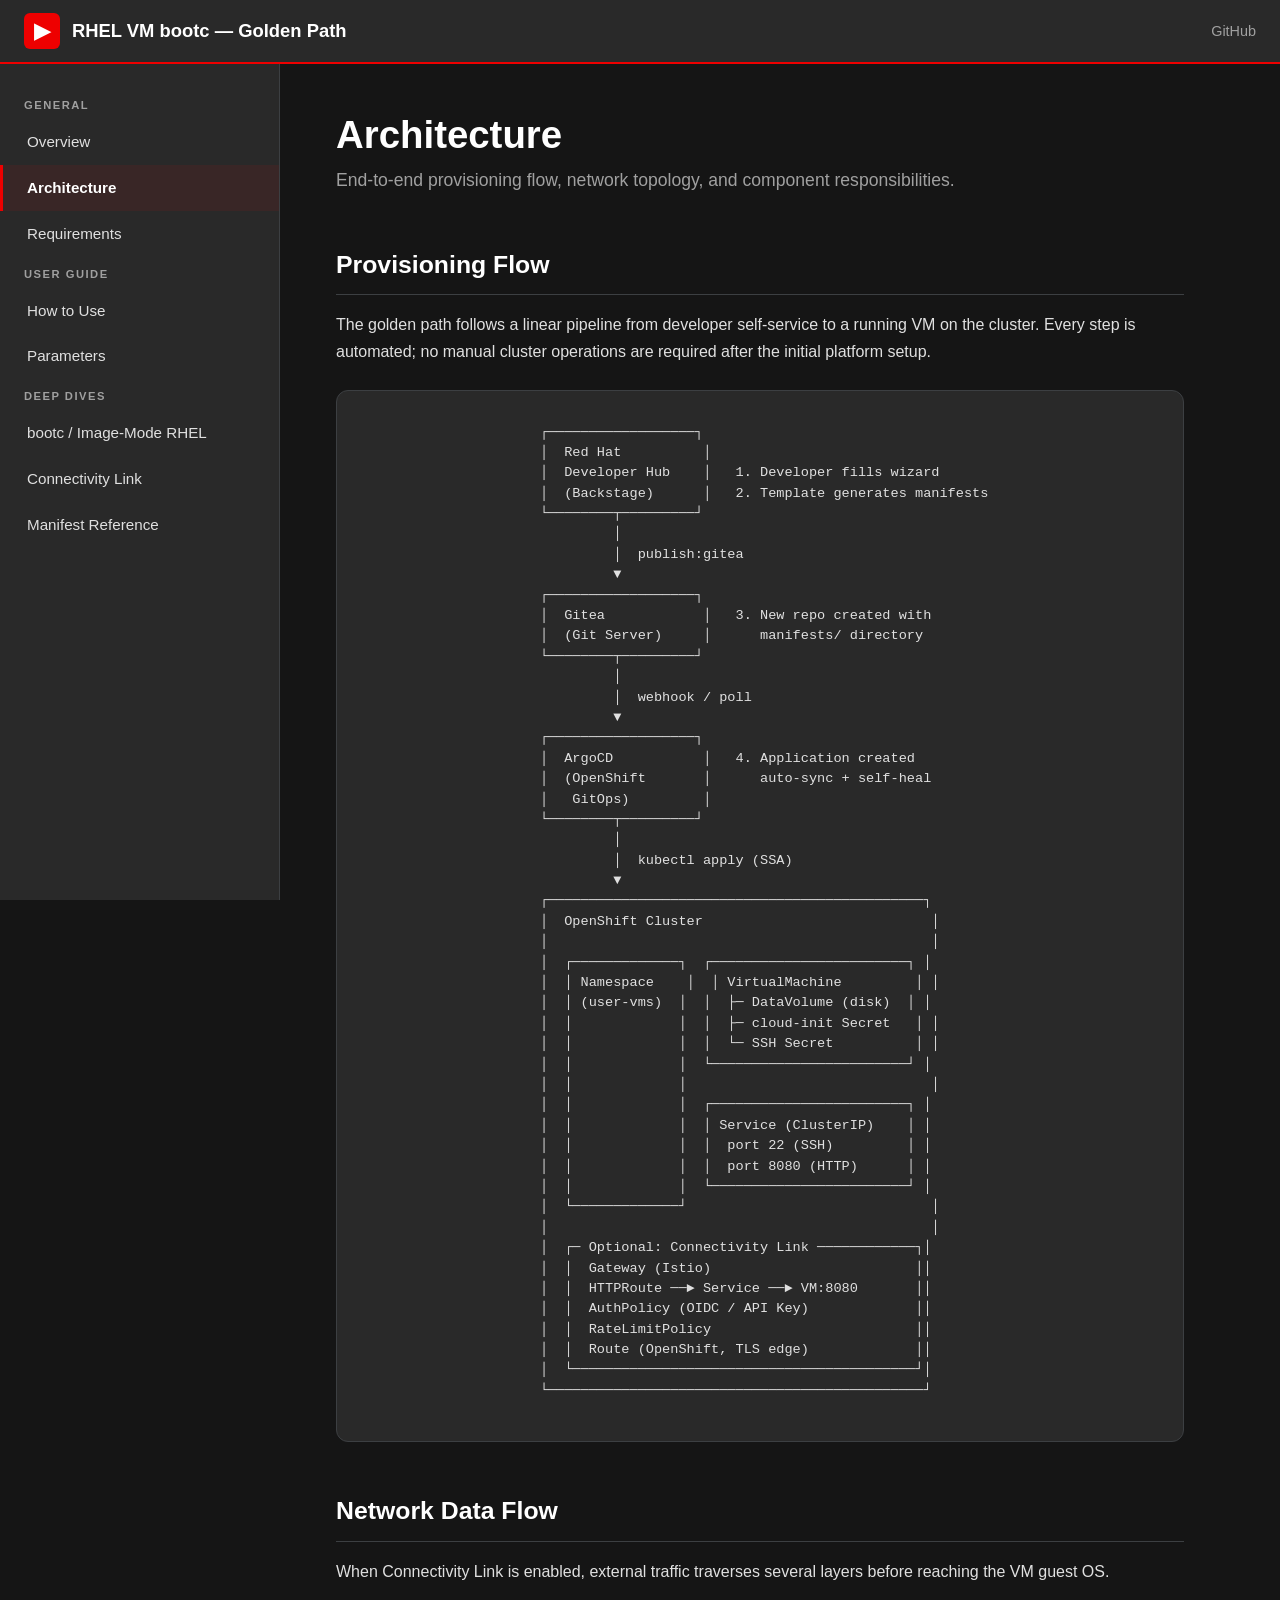
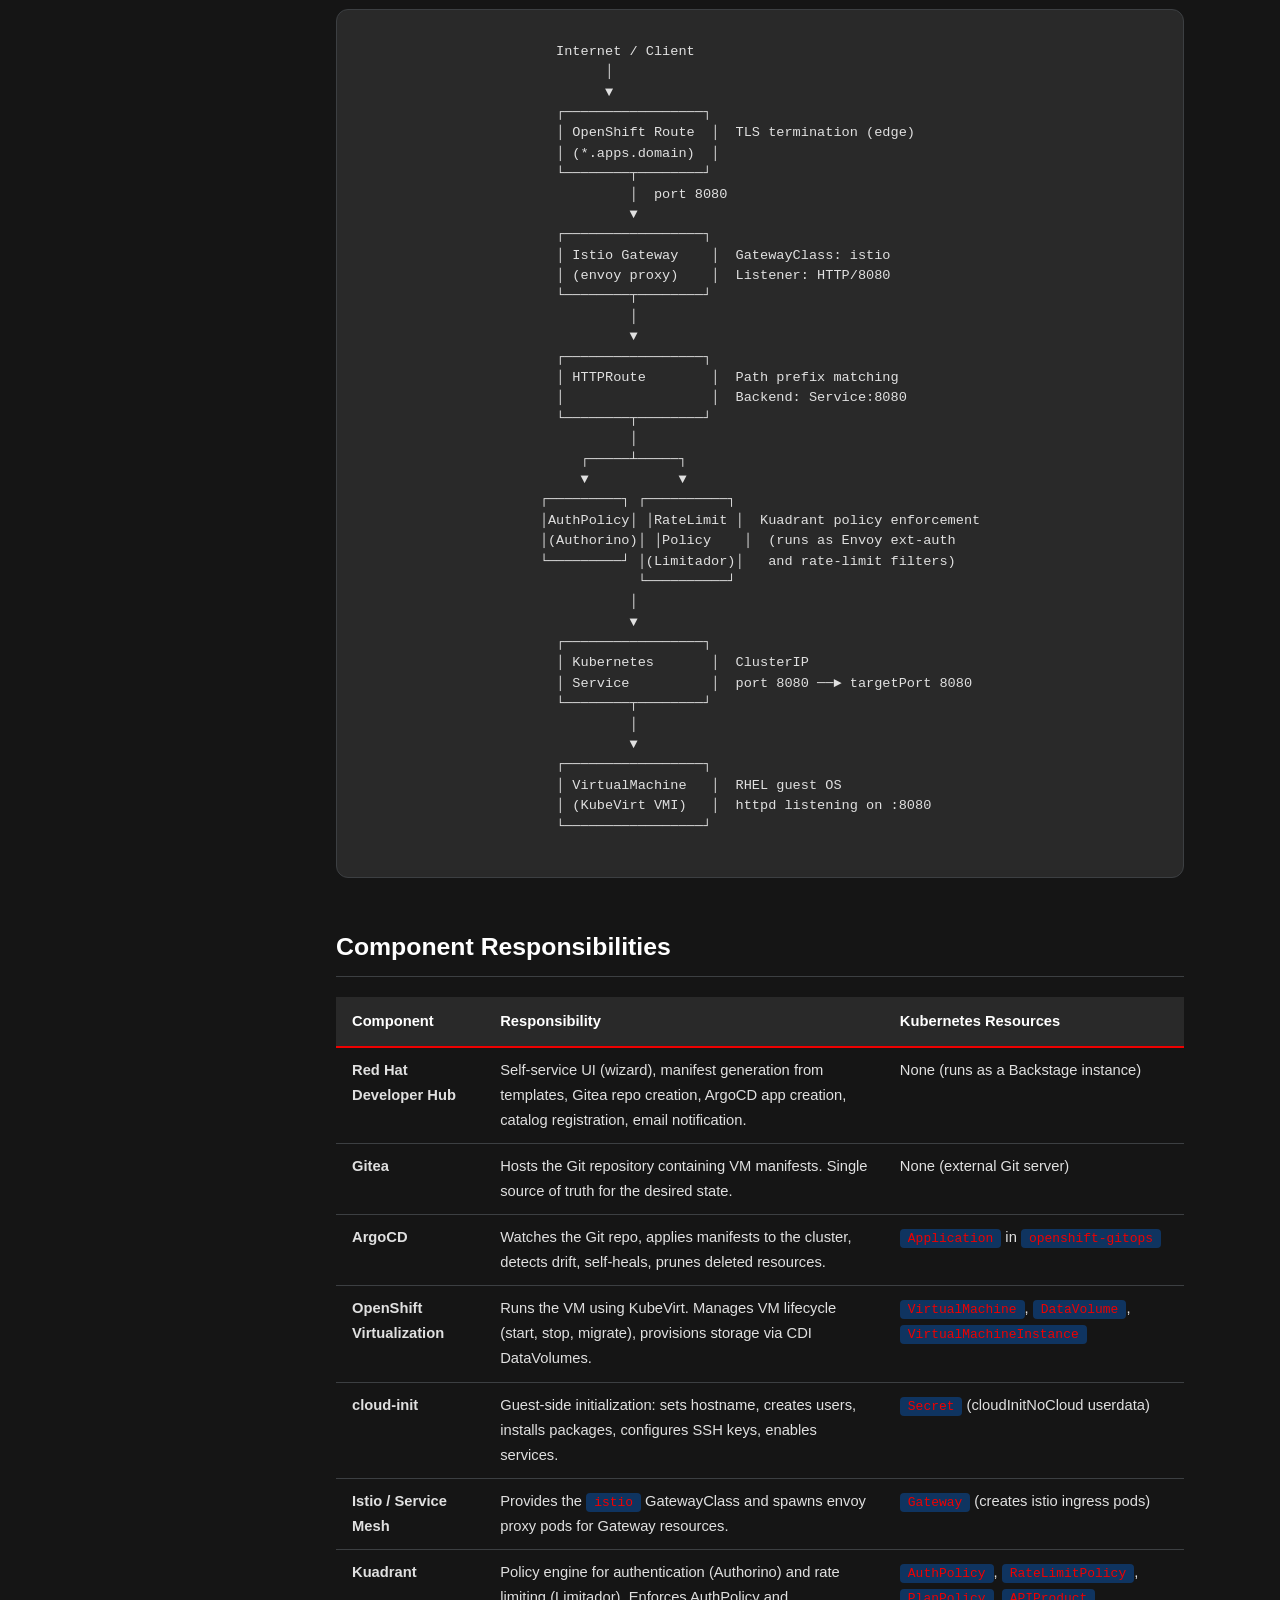
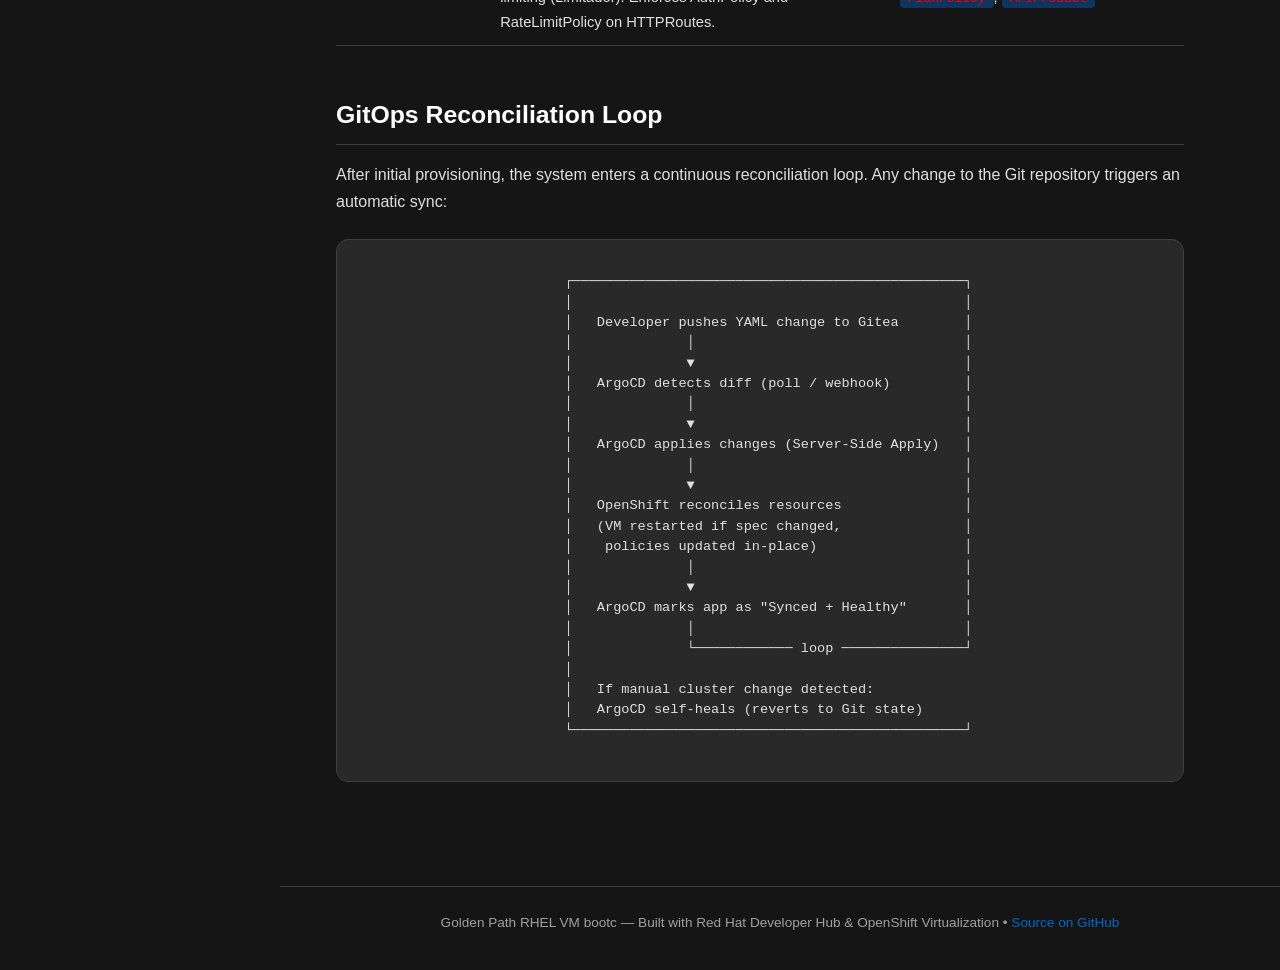
==== docs/architecture.html @ eaed8a2e "feat: import RHEL VM bootc golden path template and GitHub Pages docs Import the Backstage Software " ====
<!DOCTYPE html>
<html lang="en">
<head>
  <meta charset="UTF-8">
  <meta name="viewport" content="width=device-width, initial-scale=1.0">
  <title>Architecture &mdash; RHEL VM bootc Golden Path</title>
  <link rel="stylesheet" href="css/style.css">
</head>
<body>
  <header class="site-header">
    <button class="hamburger" aria-label="Menu">&#9776;</button>
    <a href="index.html" class="logo">
      <span class="hat">&#9654;</span>
      RHEL VM bootc &mdash; Golden Path
    </a>
    <div class="header-links">
      <a href="https://github.com/maximilianoPizarro/golden-path-rhel-bootc" target="_blank">GitHub</a>
    </div>
  </header>
  <div class="sidebar-overlay"></div>
  <div class="layout">
    <aside class="sidebar">
      <nav>
        <span class="nav-section">General</span>
        <a href="index.html">Overview</a>
        <a href="architecture.html">Architecture</a>
        <a href="requirements.html">Requirements</a>
        <span class="nav-section">User Guide</span>
        <a href="usage.html">How to Use</a>
        <a href="parameters.html">Parameters</a>
        <span class="nav-section">Deep Dives</span>
        <a href="bootc.html">bootc / Image-Mode RHEL</a>
        <a href="connectivity-link.html">Connectivity Link</a>
        <a href="manifests.html">Manifest Reference</a>
      </nav>
    </aside>

    <main class="main">
      <h1>Architecture</h1>
      <p class="subtitle">
        End-to-end provisioning flow, network topology, and component responsibilities.
      </p>

      <h2>Provisioning Flow</h2>
      <p>
        The golden path follows a linear pipeline from developer self-service to a
        running VM on the cluster. Every step is automated; no manual cluster
        operations are required after the initial platform setup.
      </p>

      <div class="diagram">
<pre><code> ┌──────────────────┐
 │  Red Hat          │
 │  Developer Hub    │   1. Developer fills wizard
 │  (Backstage)      │   2. Template generates manifests
 └────────┬─────────┘
          │
          │  publish:gitea
          ▼
 ┌──────────────────┐
 │  Gitea            │   3. New repo created with
 │  (Git Server)     │      manifests/ directory
 └────────┬─────────┘
          │
          │  webhook / poll
          ▼
 ┌──────────────────┐
 │  ArgoCD           │   4. Application created
 │  (OpenShift       │      auto-sync + self-heal
 │   GitOps)         │
 └────────┬─────────┘
          │
          │  kubectl apply (SSA)
          ▼
 ┌──────────────────────────────────────────────┐
 │  OpenShift Cluster                            │
 │                                               │
 │  ┌─────────────┐  ┌────────────────────────┐ │
 │  │ Namespace    │  │ VirtualMachine         │ │
 │  │ (user-vms)  │  │  ├─ DataVolume (disk)  │ │
 │  │             │  │  ├─ cloud-init Secret   │ │
 │  │             │  │  └─ SSH Secret          │ │
 │  │             │  └────────────────────────┘ │
 │  │             │                              │
 │  │             │  ┌────────────────────────┐ │
 │  │             │  │ Service (ClusterIP)    │ │
 │  │             │  │  port 22 (SSH)         │ │
 │  │             │  │  port 8080 (HTTP)      │ │
 │  │             │  └────────────────────────┘ │
 │  └─────────────┘                              │
 │                                               │
 │  ┌─ Optional: Connectivity Link ────────────┐│
 │  │  Gateway (Istio)                         ││
 │  │  HTTPRoute ──► Service ──► VM:8080       ││
 │  │  AuthPolicy (OIDC / API Key)             ││
 │  │  RateLimitPolicy                         ││
 │  │  Route (OpenShift, TLS edge)             ││
 │  └──────────────────────────────────────────┘│
 └──────────────────────────────────────────────┘</code></pre>
      </div>

      <h2>Network Data Flow</h2>
      <p>
        When Connectivity Link is enabled, external traffic traverses several layers
        before reaching the VM guest OS.
      </p>

      <div class="diagram">
<pre><code>  Internet / Client
        │
        ▼
  ┌─────────────────┐
  │ OpenShift Route  │  TLS termination (edge)
  │ (*.apps.domain)  │
  └────────┬────────┘
           │  port 8080
           ▼
  ┌─────────────────┐
  │ Istio Gateway    │  GatewayClass: istio
  │ (envoy proxy)    │  Listener: HTTP/8080
  └────────┬────────┘
           │
           ▼
  ┌─────────────────┐
  │ HTTPRoute        │  Path prefix matching
  │                  │  Backend: Service:8080
  └────────┬────────┘
           │
     ┌─────┴─────┐
     ▼           ▼
┌─────────┐ ┌──────────┐
│AuthPolicy│ │RateLimit │  Kuadrant policy enforcement
│(Authorino)│ │Policy    │  (runs as Envoy ext-auth
└─────────┘ │(Limitador)│   and rate-limit filters)
            └──────────┘
           │
           ▼
  ┌─────────────────┐
  │ Kubernetes       │  ClusterIP
  │ Service          │  port 8080 ──► targetPort 8080
  └────────┬────────┘
           │
           ▼
  ┌─────────────────┐
  │ VirtualMachine   │  RHEL guest OS
  │ (KubeVirt VMI)   │  httpd listening on :8080
  └─────────────────┘</code></pre>
      </div>

      <h2>Component Responsibilities</h2>
      <div class="table-wrap">
        <table>
          <thead>
            <tr>
              <th>Component</th>
              <th>Responsibility</th>
              <th>Kubernetes Resources</th>
            </tr>
          </thead>
          <tbody>
            <tr>
              <td><strong>Red Hat Developer Hub</strong></td>
              <td>
                Self-service UI (wizard), manifest generation from templates,
                Gitea repo creation, ArgoCD app creation, catalog registration,
                email notification.
              </td>
              <td>None (runs as a Backstage instance)</td>
            </tr>
            <tr>
              <td><strong>Gitea</strong></td>
              <td>
                Hosts the Git repository containing VM manifests.
                Single source of truth for the desired state.
              </td>
              <td>None (external Git server)</td>
            </tr>
            <tr>
              <td><strong>ArgoCD</strong></td>
              <td>
                Watches the Git repo, applies manifests to the cluster,
                detects drift, self-heals, prunes deleted resources.
              </td>
              <td><code>Application</code> in <code>openshift-gitops</code></td>
            </tr>
            <tr>
              <td><strong>OpenShift Virtualization</strong></td>
              <td>
                Runs the VM using KubeVirt. Manages VM lifecycle (start, stop,
                migrate), provisions storage via CDI DataVolumes.
              </td>
              <td><code>VirtualMachine</code>, <code>DataVolume</code>, <code>VirtualMachineInstance</code></td>
            </tr>
            <tr>
              <td><strong>cloud-init</strong></td>
              <td>
                Guest-side initialization: sets hostname, creates users,
                installs packages, configures SSH keys, enables services.
              </td>
              <td><code>Secret</code> (cloudInitNoCloud userdata)</td>
            </tr>
            <tr>
              <td><strong>Istio / Service Mesh</strong></td>
              <td>
                Provides the <code>istio</code> GatewayClass and spawns envoy
                proxy pods for Gateway resources.
              </td>
              <td><code>Gateway</code> (creates istio ingress pods)</td>
            </tr>
            <tr>
              <td><strong>Kuadrant</strong></td>
              <td>
                Policy engine for authentication (Authorino) and rate limiting
                (Limitador). Enforces AuthPolicy and RateLimitPolicy on
                HTTPRoutes.
              </td>
              <td><code>AuthPolicy</code>, <code>RateLimitPolicy</code>, <code>PlanPolicy</code>, <code>APIProduct</code></td>
            </tr>
          </tbody>
        </table>
      </div>

      <h2>GitOps Reconciliation Loop</h2>
      <p>
        After initial provisioning, the system enters a continuous reconciliation
        loop. Any change to the Git repository triggers an automatic sync:
      </p>

      <div class="diagram">
<pre><code>  ┌────────────────────────────────────────────────┐
  │                                                │
  │   Developer pushes YAML change to Gitea        │
  │              │                                 │
  │              ▼                                 │
  │   ArgoCD detects diff (poll / webhook)         │
  │              │                                 │
  │              ▼                                 │
  │   ArgoCD applies changes (Server-Side Apply)   │
  │              │                                 │
  │              ▼                                 │
  │   OpenShift reconciles resources               │
  │   (VM restarted if spec changed,               │
  │    policies updated in-place)                  │
  │              │                                 │
  │              ▼                                 │
  │   ArgoCD marks app as "Synced + Healthy"       │
  │              │                                 │
  │              └──────────── loop ───────────────┘
  │
  │   If manual cluster change detected:
  │   ArgoCD self-heals (reverts to Git state)
  └────────────────────────────────────────────────┘</code></pre>
      </div>
    </main>
  </div>
  <footer class="site-footer">
    Golden Path RHEL VM bootc &mdash; Built with Red Hat Developer Hub &amp; OpenShift Virtualization
    &bull; <a href="https://github.com/maximilianoPizarro/golden-path-rhel-bootc" target="_blank">Source on GitHub</a>
  </footer>
  <script src="js/main.js"></script>
</body>
</html>
---- docs/css/style.css ----
:root {
  --rh-red: #EE0000;
  --rh-red-dark: #C00;
  --rh-bg: #151515;
  --rh-card: #292929;
  --rh-card-border: #3C3F42;
  --rh-text: #E0E0E0;
  --rh-text-muted: #A0A0A0;
  --rh-blue: #0066CC;
  --rh-blue-dark: #004C99;
  --rh-code-bg: #0F3460;
  --rh-sidebar-w: 280px;
  --rh-header-h: 64px;
}

* { margin: 0; padding: 0; box-sizing: border-box; }

html { scroll-behavior: smooth; }

body {
  font-family: "Red Hat Text", "Red Hat Display", -apple-system, BlinkMacSystemFont, "Segoe UI", Roboto, Helvetica, Arial, sans-serif;
  background: var(--rh-bg);
  color: var(--rh-text);
  line-height: 1.7;
  min-height: 100vh;
  display: flex;
  flex-direction: column;
}

/* ── Header ─────────────────────────────────────────────── */
.site-header {
  position: fixed;
  top: 0; left: 0; right: 0;
  height: var(--rh-header-h);
  background: var(--rh-card);
  border-bottom: 2px solid var(--rh-red);
  display: flex;
  align-items: center;
  padding: 0 24px;
  z-index: 1000;
  gap: 16px;
}

.site-header .logo {
  display: flex;
  align-items: center;
  gap: 12px;
  text-decoration: none;
  color: #fff;
  font-weight: 700;
  font-size: 1.15rem;
  white-space: nowrap;
}

.site-header .logo .hat {
  width: 36px;
  height: 36px;
  background: var(--rh-red);
  border-radius: 6px;
  display: flex;
  align-items: center;
  justify-content: center;
  font-size: 1.3rem;
  flex-shrink: 0;
}

.hamburger {
  display: none;
  background: none;
  border: none;
  color: #fff;
  font-size: 1.6rem;
  cursor: pointer;
  padding: 4px 8px;
}

.header-links {
  margin-left: auto;
  display: flex;
  gap: 16px;
  align-items: center;
}

.header-links a {
  color: var(--rh-text-muted);
  text-decoration: none;
  font-size: 0.9rem;
  transition: color 0.2s;
}

.header-links a:hover { color: #fff; }

/* ── Layout ─────────────────────────────────────────────── */
.layout {
  display: flex;
  margin-top: var(--rh-header-h);
  flex: 1;
}

/* ── Sidebar ────────────────────────────────────────────── */
.sidebar {
  position: fixed;
  top: var(--rh-header-h);
  left: 0;
  bottom: 0;
  width: var(--rh-sidebar-w);
  background: var(--rh-card);
  border-right: 1px solid var(--rh-card-border);
  padding: 24px 0;
  overflow-y: auto;
  z-index: 900;
  transition: transform 0.3s ease;
}

.sidebar nav { display: flex; flex-direction: column; }

.sidebar .nav-section {
  padding: 8px 24px 4px;
  font-size: 0.7rem;
  text-transform: uppercase;
  letter-spacing: 1.5px;
  color: var(--rh-text-muted);
  font-weight: 700;
}

.sidebar a {
  display: block;
  padding: 10px 24px;
  color: var(--rh-text);
  text-decoration: none;
  font-size: 0.95rem;
  border-left: 3px solid transparent;
  transition: all 0.2s;
}

.sidebar a:hover {
  background: rgba(255, 255, 255, 0.05);
  color: #fff;
}

.sidebar a.active {
  border-left-color: var(--rh-red);
  background: rgba(238, 0, 0, 0.08);
  color: #fff;
  font-weight: 600;
}

/* ── Main Content ───────────────────────────────────────── */
.main {
  margin-left: var(--rh-sidebar-w);
  flex: 1;
  padding: 48px 56px 80px;
  max-width: 960px;
  min-width: 0;
}

.main h1 {
  font-size: 2.4rem;
  font-weight: 700;
  color: #fff;
  margin-bottom: 8px;
  line-height: 1.2;
}

.main .subtitle {
  font-size: 1.1rem;
  color: var(--rh-text-muted);
  margin-bottom: 40px;
}

.main h2 {
  font-size: 1.55rem;
  font-weight: 700;
  color: #fff;
  margin-top: 48px;
  margin-bottom: 16px;
  padding-bottom: 8px;
  border-bottom: 1px solid var(--rh-card-border);
}

.main h3 {
  font-size: 1.2rem;
  font-weight: 600;
  color: #fff;
  margin-top: 32px;
  margin-bottom: 12px;
}

.main p { margin-bottom: 16px; }

.main ul, .main ol {
  margin-bottom: 16px;
  padding-left: 24px;
}

.main li { margin-bottom: 6px; }

.main a {
  color: var(--rh-blue);
  text-decoration: none;
  border-bottom: 1px solid transparent;
  transition: border-color 0.2s;
}

.main a:hover { border-bottom-color: var(--rh-blue); }

/* ── Cards ──────────────────────────────────────────────── */
.card-grid {
  display: grid;
  grid-template-columns: repeat(auto-fill, minmax(260px, 1fr));
  gap: 20px;
  margin: 24px 0;
}

.card {
  background: var(--rh-card);
  border: 1px solid var(--rh-card-border);
  border-radius: 12px;
  padding: 28px 24px;
  transition: border-color 0.2s, transform 0.2s;
}

.card:hover {
  border-color: var(--rh-red);
  transform: translateY(-2px);
}

.card h3 {
  margin-top: 0;
  margin-bottom: 8px;
  font-size: 1.1rem;
}

.card p {
  font-size: 0.92rem;
  color: var(--rh-text-muted);
  margin-bottom: 0;
}

.card .icon {
  font-size: 2rem;
  margin-bottom: 12px;
  display: block;
}

/* ── Tables ─────────────────────────────────────────────── */
.table-wrap { overflow-x: auto; margin: 20px 0; }

table {
  width: 100%;
  border-collapse: collapse;
  font-size: 0.92rem;
}

thead th {
  background: var(--rh-card);
  color: #fff;
  font-weight: 600;
  text-align: left;
  padding: 12px 16px;
  border-bottom: 2px solid var(--rh-red);
  white-space: nowrap;
}

tbody td {
  padding: 10px 16px;
  border-bottom: 1px solid var(--rh-card-border);
  vertical-align: top;
}

tbody tr:hover { background: rgba(255, 255, 255, 0.03); }

/* ── Code blocks ────────────────────────────────────────── */
code {
  font-family: "Red Hat Mono", "JetBrains Mono", "Fira Code", monospace;
  font-size: 0.88em;
}

:not(pre) > code {
  background: var(--rh-code-bg);
  color: var(--rh-red);
  padding: 2px 8px;
  border-radius: 4px;
}

pre {
  background: #0D1117;
  border: 1px solid var(--rh-card-border);
  border-radius: 8px;
  padding: 20px 24px;
  overflow-x: auto;
  margin: 16px 0 24px;
  line-height: 1.5;
}

pre code {
  color: var(--rh-text);
  font-size: 0.85rem;
}

/* ── Badges ─────────────────────────────────────────────── */
.badge {
  display: inline-block;
  padding: 3px 12px;
  border-radius: 12px;
  font-size: 0.78rem;
  font-weight: 600;
  letter-spacing: 0.3px;
}

.badge-required { background: var(--rh-red); color: #fff; }
.badge-optional { background: var(--rh-blue); color: #fff; }
.badge-core     { background: #4A154B; color: #fff; }

/* ── Alert / Callout ────────────────────────────────────── */
.callout {
  border-left: 4px solid var(--rh-blue);
  background: rgba(0, 102, 204, 0.08);
  padding: 16px 20px;
  border-radius: 0 8px 8px 0;
  margin: 20px 0;
}

.callout.warning {
  border-left-color: #F0AB00;
  background: rgba(240, 171, 0, 0.08);
}

.callout.danger {
  border-left-color: var(--rh-red);
  background: rgba(238, 0, 0, 0.08);
}

.callout strong { color: #fff; }

/* ── Hero ───────────────────────────────────────────────── */
.hero {
  background: linear-gradient(135deg, var(--rh-card) 0%, #1a1a2e 100%);
  border: 1px solid var(--rh-card-border);
  border-radius: 16px;
  padding: 48px 40px;
  margin-bottom: 40px;
  text-align: center;
}

.hero h1 { font-size: 2.6rem; margin-bottom: 16px; }

.hero .subtitle { font-size: 1.15rem; max-width: 680px; margin: 0 auto 28px; }

.btn {
  display: inline-block;
  padding: 12px 32px;
  border-radius: 6px;
  font-weight: 600;
  font-size: 1rem;
  text-decoration: none;
  transition: background 0.2s, transform 0.1s;
}

.btn-primary {
  background: var(--rh-red);
  color: #fff;
}

.btn-primary:hover {
  background: var(--rh-red-dark);
  transform: translateY(-1px);
}

.btn-secondary {
  background: var(--rh-card);
  color: #fff;
  border: 1px solid var(--rh-card-border);
  margin-left: 12px;
}

.btn-secondary:hover {
  border-color: var(--rh-text-muted);
}

/* ── Diagram ────────────────────────────────────────────── */
.diagram {
  background: var(--rh-card);
  border: 1px solid var(--rh-card-border);
  border-radius: 12px;
  padding: 32px;
  margin: 24px 0;
  overflow-x: auto;
  text-align: center;
}

.diagram pre {
  background: transparent;
  border: none;
  display: inline-block;
  text-align: left;
  margin: 0;
  padding: 0;
}

/* ── Steps ──────────────────────────────────────────────── */
.steps { counter-reset: step; list-style: none; padding-left: 0; }

.steps li {
  counter-increment: step;
  padding: 20px 24px 20px 72px;
  position: relative;
  margin-bottom: 16px;
  background: var(--rh-card);
  border: 1px solid var(--rh-card-border);
  border-radius: 10px;
}

.steps li::before {
  content: counter(step);
  position: absolute;
  left: 20px;
  top: 18px;
  width: 36px;
  height: 36px;
  background: var(--rh-red);
  color: #fff;
  border-radius: 50%;
  display: flex;
  align-items: center;
  justify-content: center;
  font-weight: 700;
  font-size: 1rem;
}

.steps li strong { color: #fff; }

/* ── Footer ─────────────────────────────────────────────── */
.site-footer {
  margin-left: var(--rh-sidebar-w);
  padding: 24px 56px;
  border-top: 1px solid var(--rh-card-border);
  color: var(--rh-text-muted);
  font-size: 0.85rem;
  text-align: center;
}

.site-footer a { color: var(--rh-blue); text-decoration: none; }

/* ── Responsive ─────────────────────────────────────────── */
@media (max-width: 900px) {
  .hamburger { display: block; }

  .sidebar {
    transform: translateX(-100%);
  }

  .sidebar.open {
    transform: translateX(0);
    box-shadow: 4px 0 24px rgba(0,0,0,0.5);
  }

  .main {
    margin-left: 0;
    padding: 32px 20px 60px;
  }

  .site-footer { margin-left: 0; padding: 24px 20px; }

  .hero { padding: 32px 20px; }
  .hero h1 { font-size: 1.8rem; }

  .main h1 { font-size: 1.8rem; }

  .card-grid { grid-template-columns: 1fr; }
}

/* ── Overlay for mobile sidebar ─────────────────────────── */
.sidebar-overlay {
  display: none;
  position: fixed;
  inset: 0;
  background: rgba(0,0,0,0.5);
  z-index: 899;
}

.sidebar-overlay.active { display: block; }

/* ── hljs overrides ─────────────────────────────────────── */
.hljs { background: transparent !important; padding: 0 !important; }
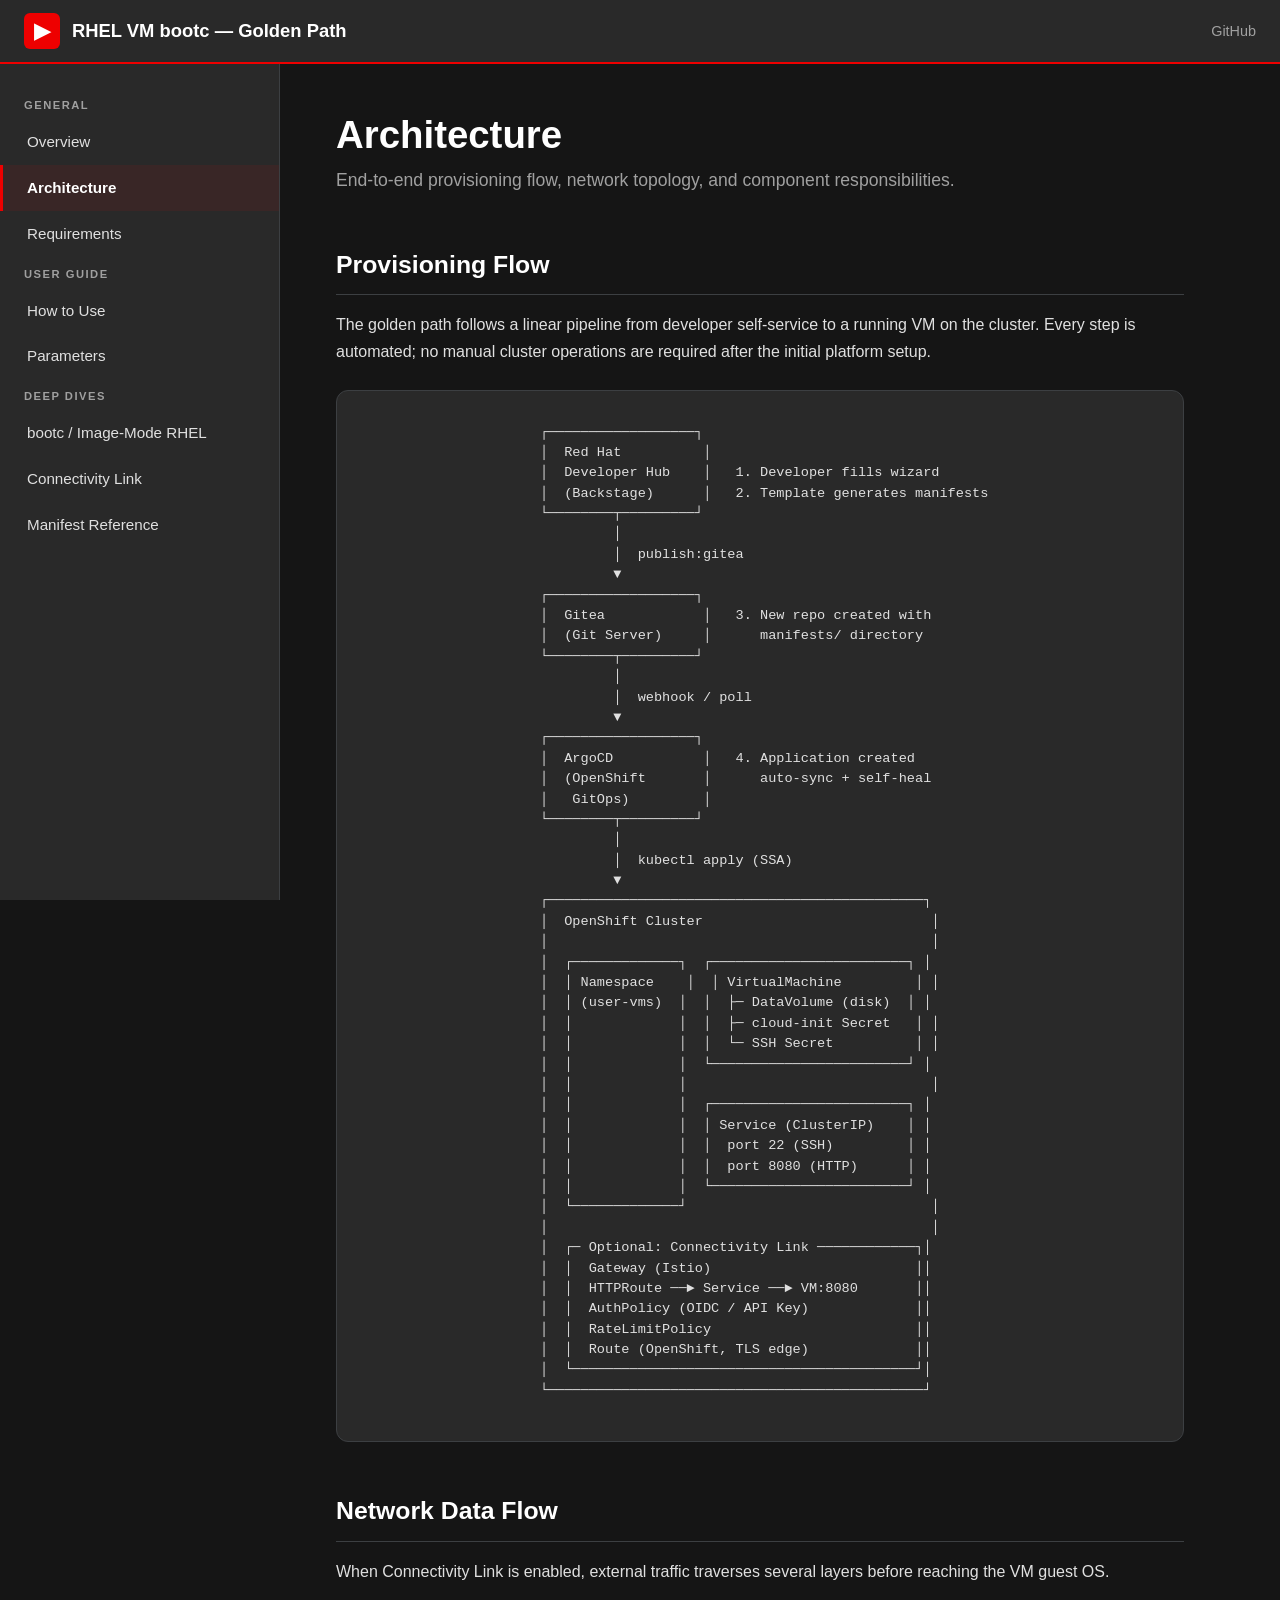
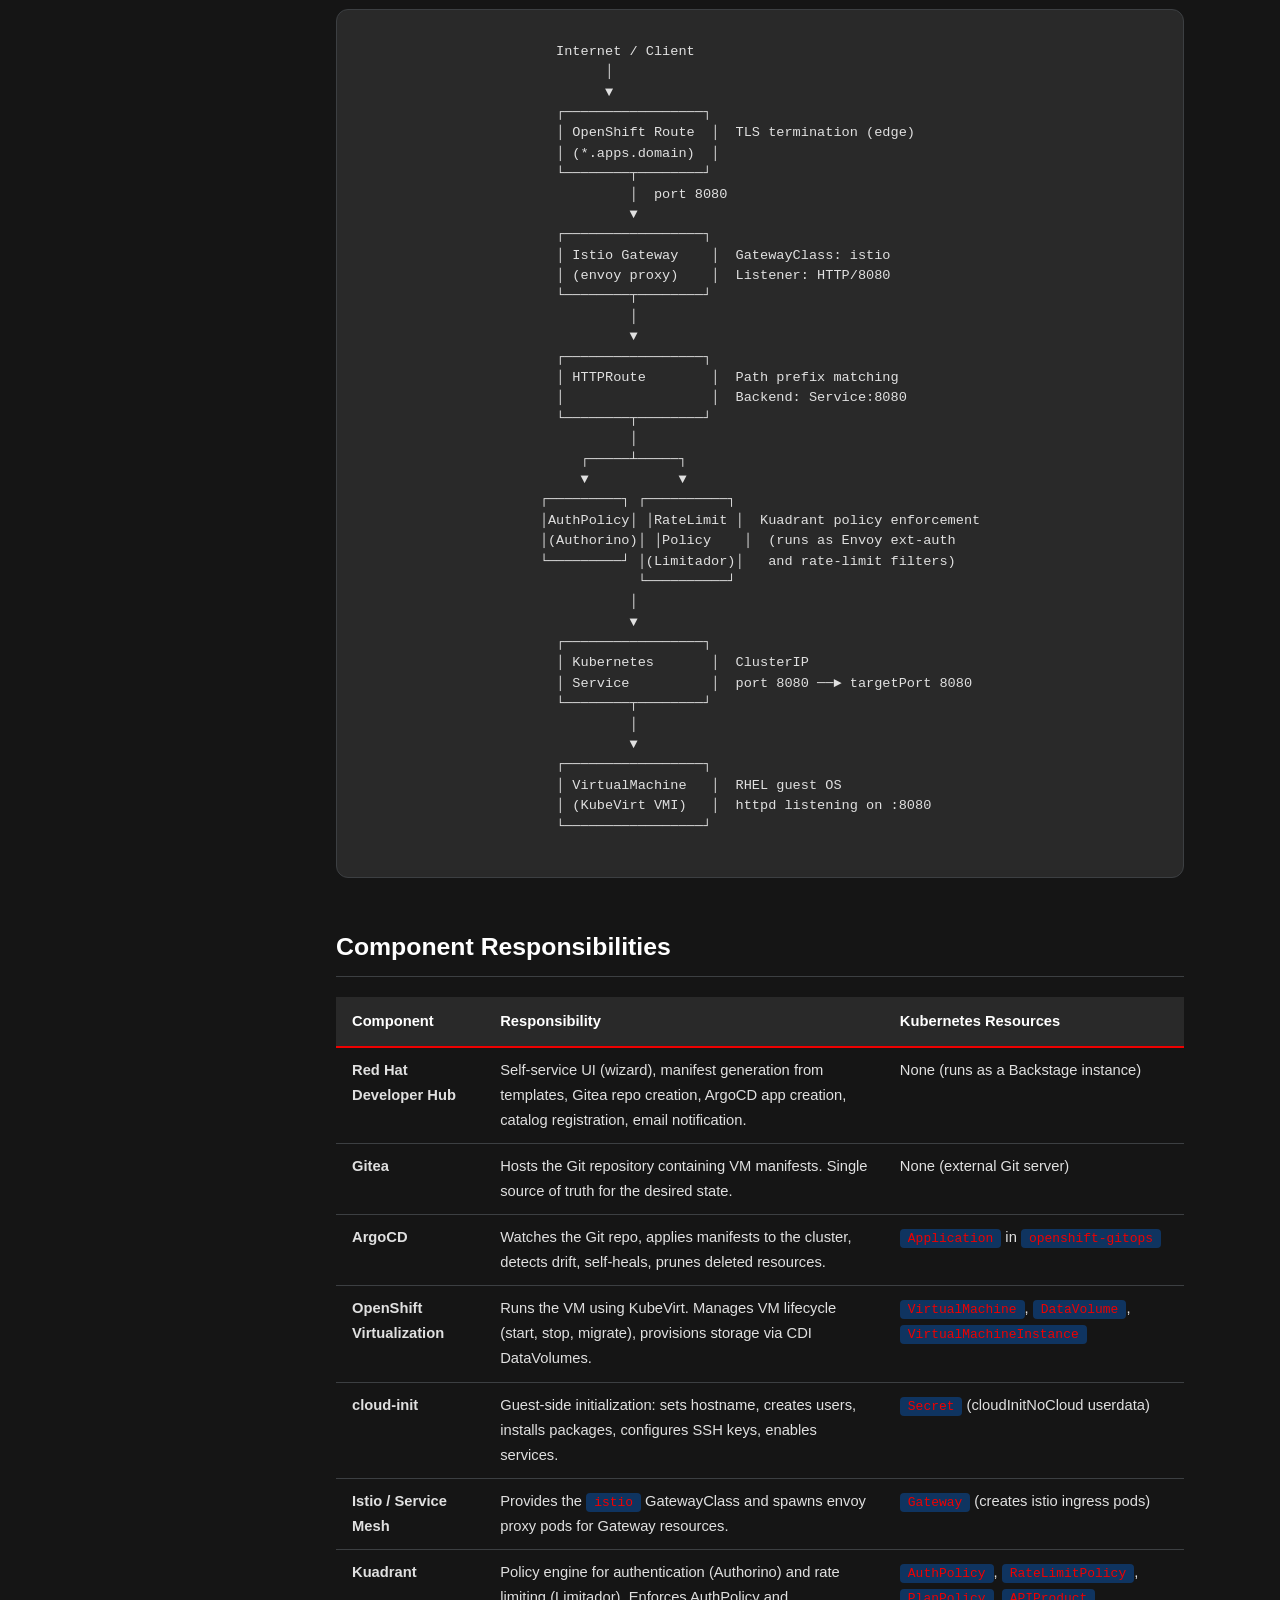
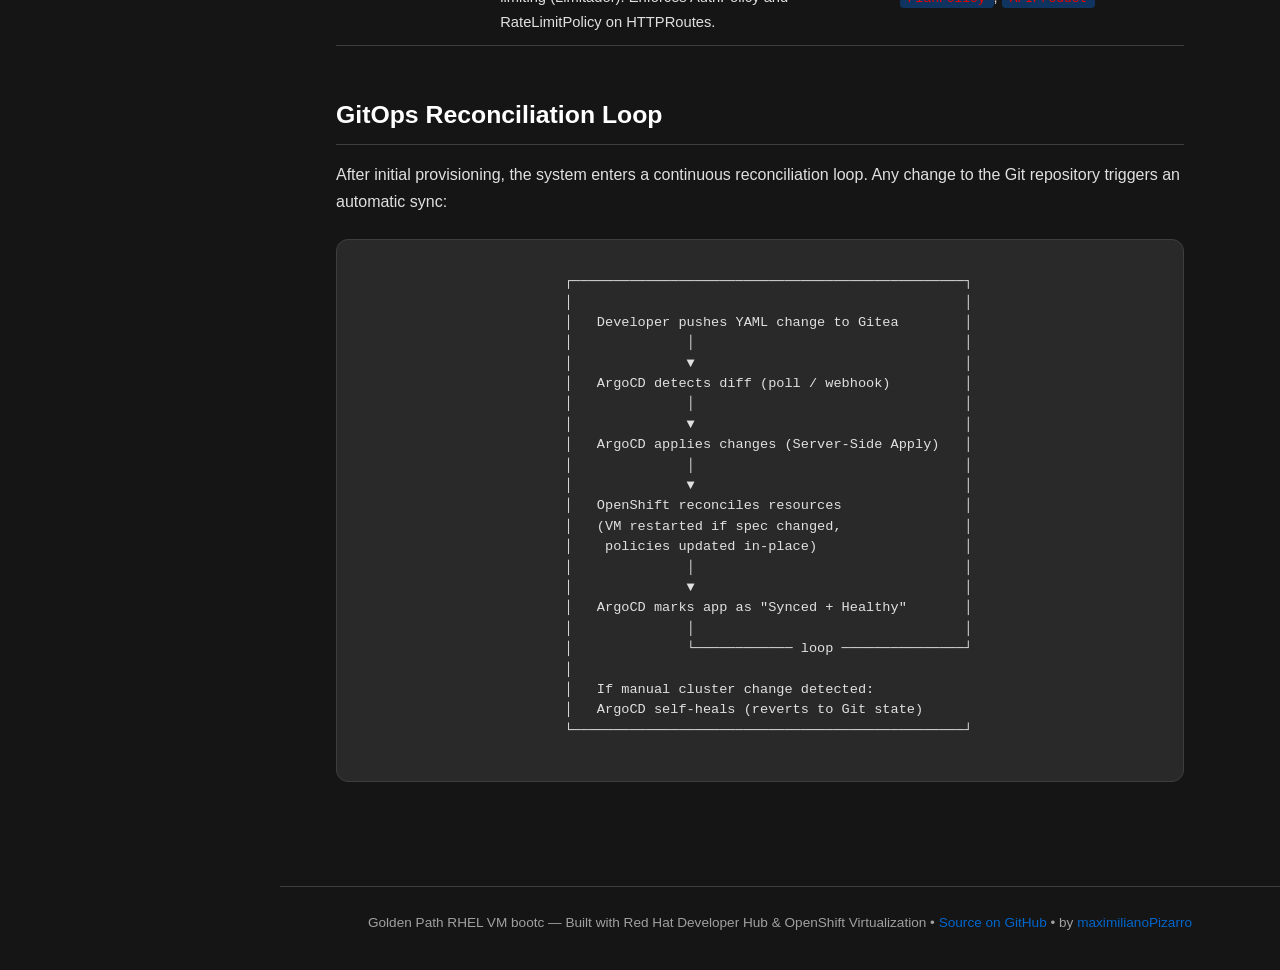
==== commit 288bee35: "feat: add maximilianoPizarro signature to footer across all pages Made-with: Cursor" ====
--- a/docs/architecture.html
+++ b/docs/architecture.html
@@ -256,6 +256,7 @@
   <footer class="site-footer">
     Golden Path RHEL VM bootc &mdash; Built with Red Hat Developer Hub &amp; OpenShift Virtualization
     &bull; <a href="https://github.com/maximilianoPizarro/golden-path-rhel-bootc" target="_blank">Source on GitHub</a>
+    &bull; by <a href="https://github.com/maximilianoPizarro" target="_blank">maximilianoPizarro</a>
   </footer>
   <script src="js/main.js"></script>
 </body>
